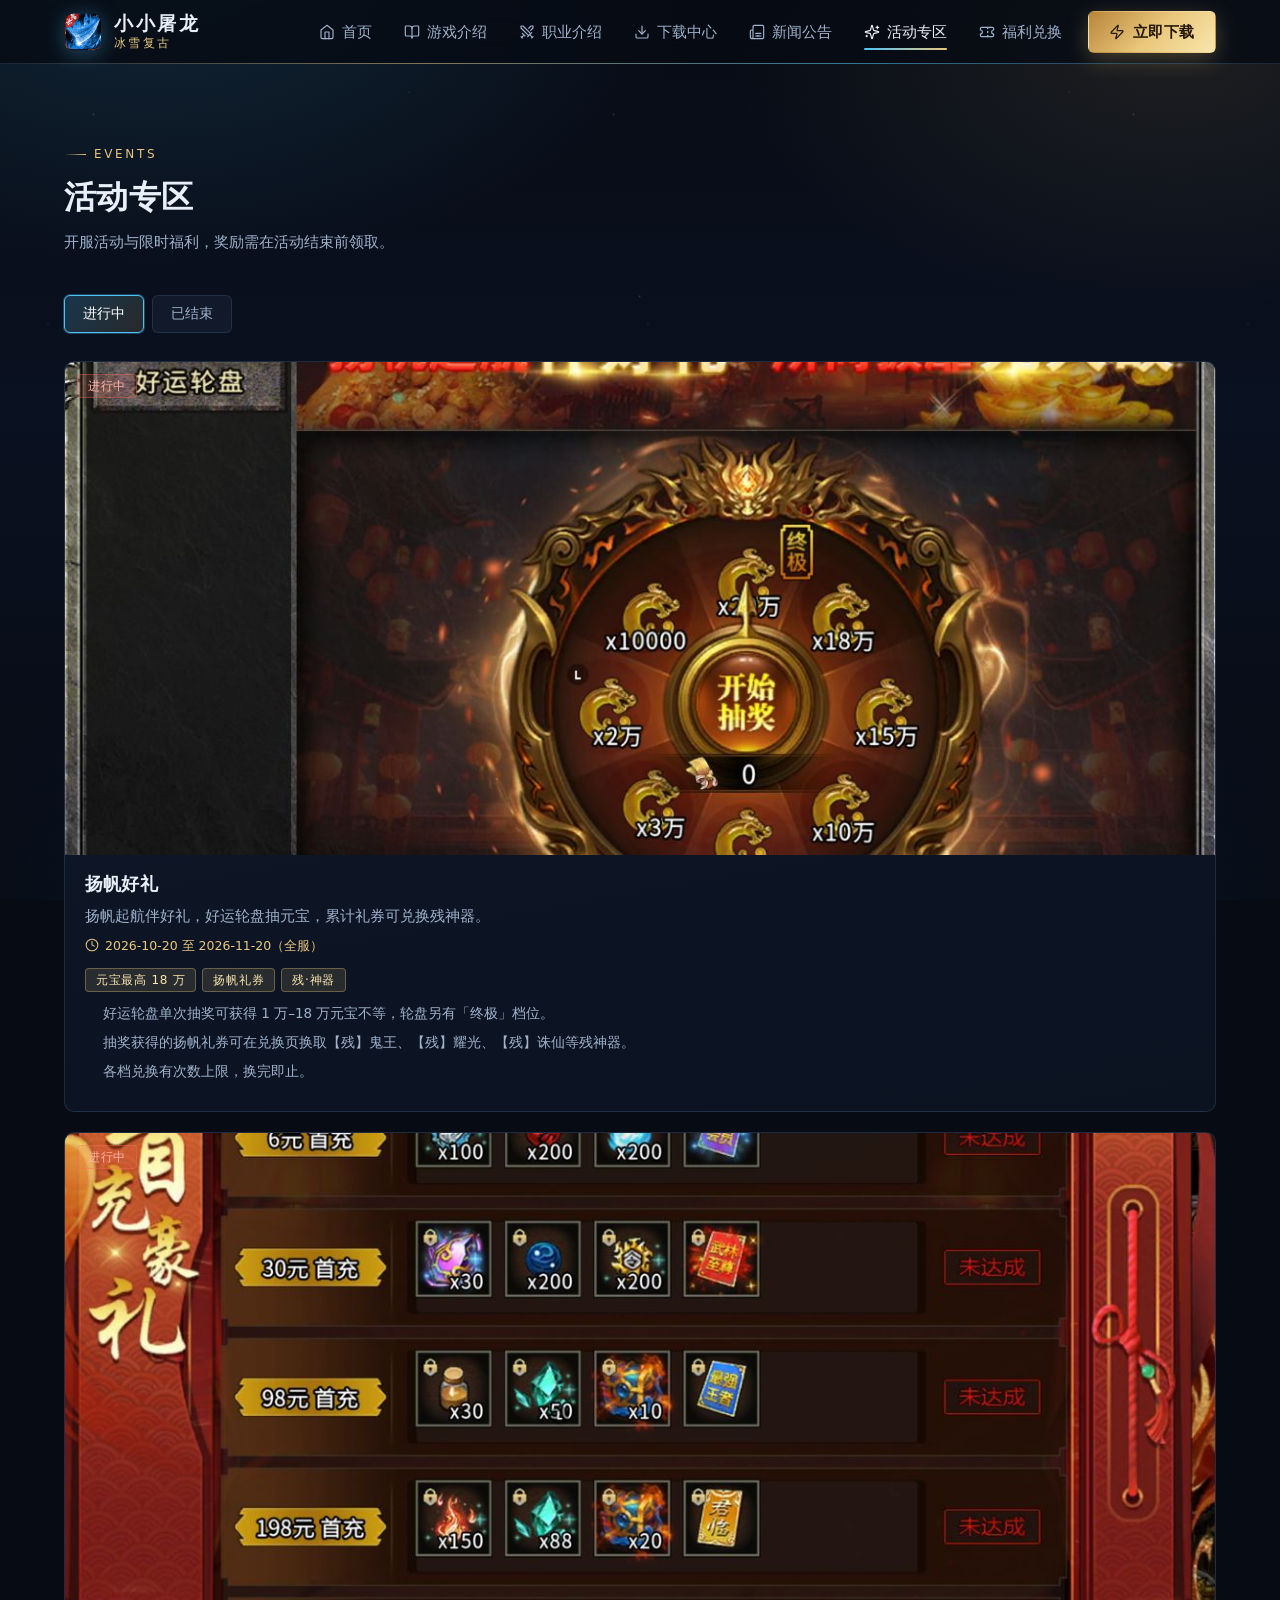
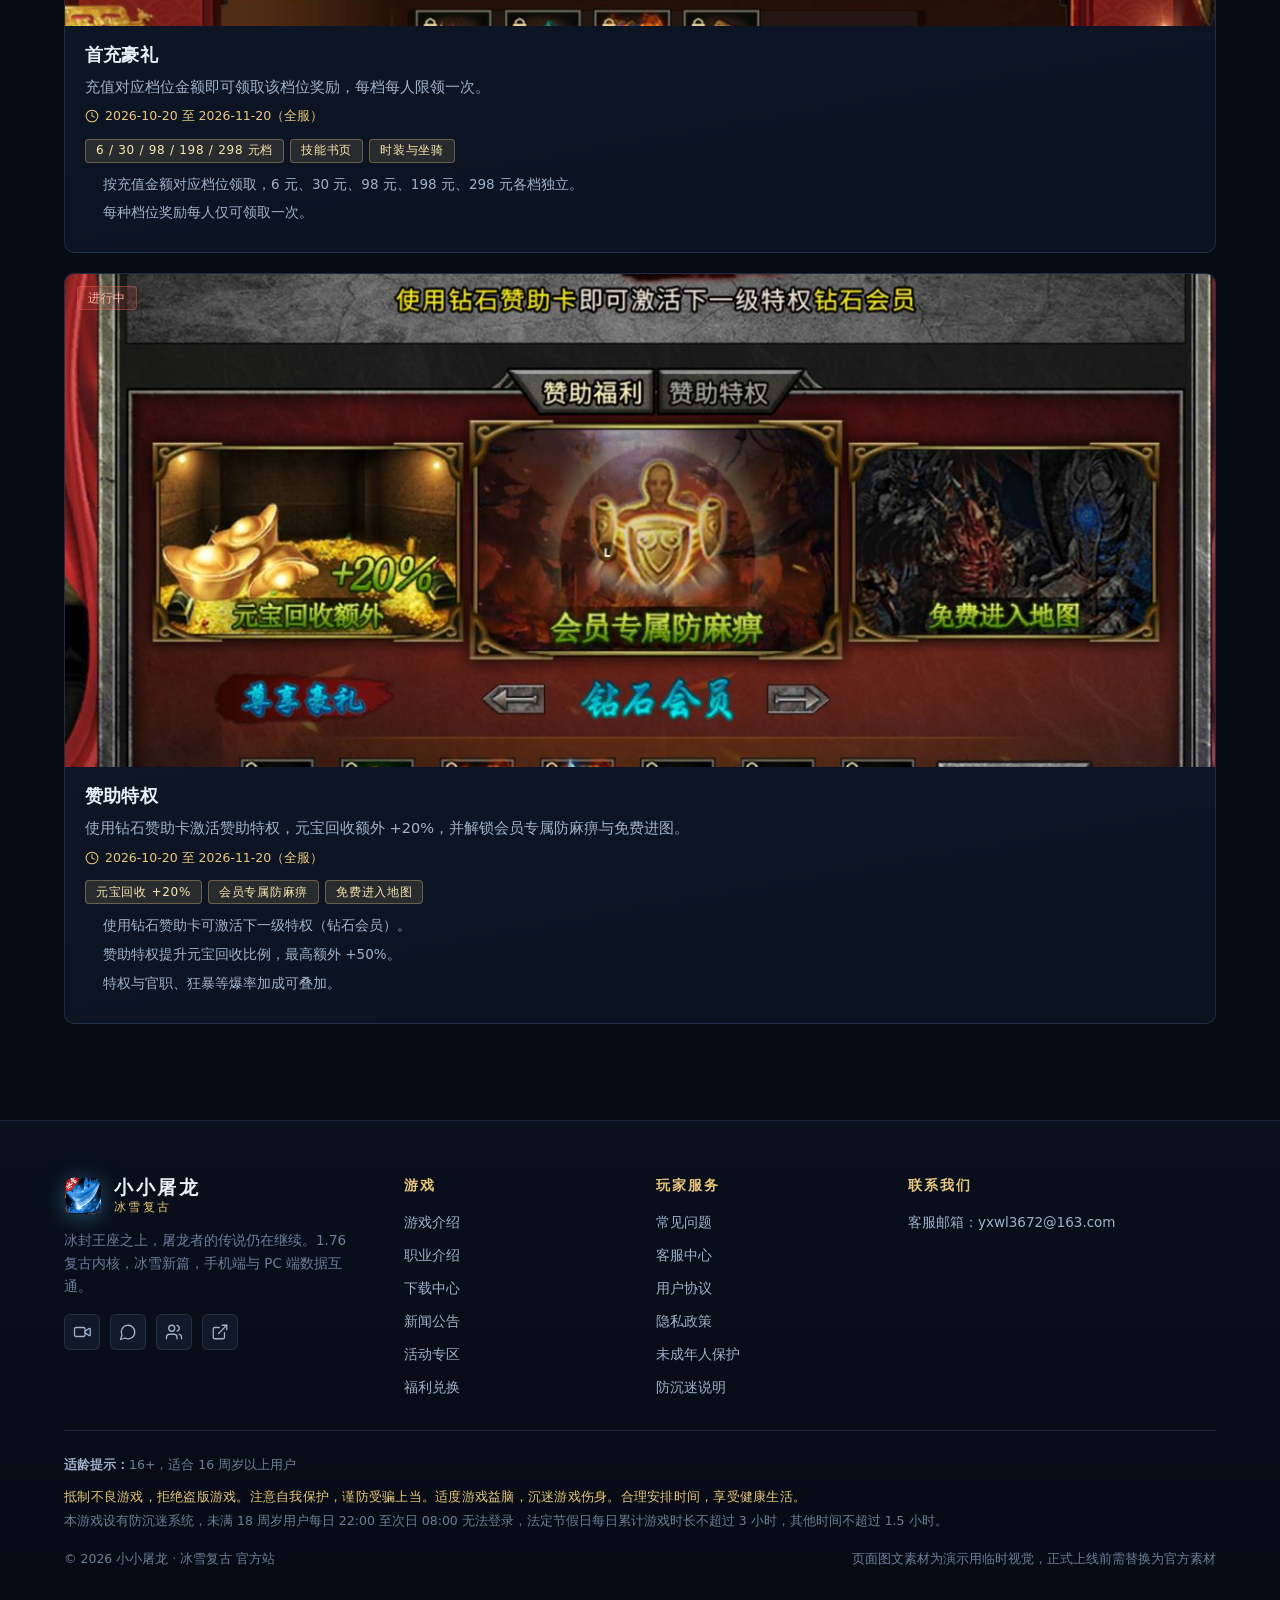
==== activity.html @ 75931f97 "feat: 小小屠龙 · 冰雪复古 官网上线（60 个文件） 静态站，含 9 个页面 + 39 个素材： - 首页 / 下载 / 职业（单职业）/ 公告 / 公告详情 / 活动 / 礼包 / 游戏介绍" ====
<!DOCTYPE html>
<html lang="zh-CN">
<head>
<meta charset="UTF-8">
<meta name="viewport" content="width=device-width, initial-scale=1, viewport-fit=cover">
<title>活动专区 - 小小屠龙-冰雪复古下载</title>
<meta name="description" content="小小屠龙 · 冰雪复古 活动专区：开服活动、限时福利与攻城赛事。">
<link rel="icon" type="image/png" sizes="32x32" href="assets/favicon-32.png">
<link rel="icon" type="image/png" sizes="16x16" href="assets/favicon-16.png">
<link rel="apple-touch-icon" sizes="180x180" href="assets/apple-touch-icon.png">
<link rel="stylesheet" href="styles.css">
</head>
<body data-page="activity">
<header class="site-header" id="siteHeader"></header>
<main class="page">

  <section class="section">
    <div class="container">
      <div class="section-head reveal">
        <span class="eyebrow">Events</span>
        <h1 class="section-title">活动专区</h1>
        <p class="section-desc">开服活动与限时福利，奖励需在活动结束前领取。</p>
      </div>
      <div class="tabs" id="actTabs"></div>
      <div class="grid" style="gap:20px;margin-top:8px" id="actList"></div>
    </div>
  </section>
</main>

<footer class="site-footer" id="siteFooter"></footer>
<button class="to-top" id="toTop" aria-label="返回顶部"></button>

<script src="mock.js"></script>
<script src="api.js"></script>
<script src="app.js"></script>
<script>
(function () {
  var esc = App.esc, cur = '进行中';
  var TABS = ['进行中', '已结束'];
  document.getElementById('actTabs').innerHTML = TABS.map(function (t) {
    return '<button class="tab' + (t === cur ? ' is-active' : '') + '" data-t="' + t + '" type="button">' + t + '</button>';
  }).join('');

  function render(list) {
    if (!list.length) return '<div class="empty">暂无活动</div>';
    return list.map(function (a) {
      var st = a.status === '进行中' ? 'tag-red' : (a.status === '即将开始' ? 'tag-gold' : 'tag-gray');
      return '<div class="card act-card corner" id="' + a.id + '" style="margin:0">' +
        '<div class="act-banner"><img src="' + a.banner + '" alt="' + esc(a.name) + '">' +
        '<span class="tag ' + st + '">' + esc(a.status) + '</span></div>' +
        '<div class="act-body"><h3 class="card-title" style="font-size:18px">' + esc(a.name) + '</h3>' +
        '<p class="card-text">' + esc(a.desc) + '</p>' +
        '<div class="act-time" data-icon="clock" data-icon-size="14">' + esc(a.start) + ' 至 ' + esc(a.end) + '（' + esc(a.scope || '全服') + '）</div>' +
        '<div class="act-reward">' + (a.reward || []).map(function (r) { return '<span class="tag tag-gold">' + esc(r) + '</span>'; }).join('') + '</div>' +
        '<ul style="margin:10px 0 0;padding-left:18px;font-size:13.5px;color:var(--sub)">' +
        (a.rules || []).map(function (r) { return '<li style="margin-bottom:6px">' + esc(r) + '</li>'; }).join('') + '</ul>' +
        '</div></div>';
    }).join('');
  }
  function load() {
    var box = document.getElementById('actList');
    box.innerHTML = '<div class="skeleton sk-block"></div>';
    API.fetchActivities(cur).then(function (res) {
      box.innerHTML = render(res.data);
      App.initDynamic(box);
    });
  }
  document.getElementById('actTabs').addEventListener('click', function (e) {
    var t = e.target.closest('.tab'); if (!t) return;
    cur = t.dataset.t;
    this.querySelectorAll('.tab').forEach(function (x) { x.classList.toggle('is-active', x === t); });
    load();
  });
  load();
})();
</script>
</body>
</html>
---- styles.css ----
/* ==========================================================================
   小小屠龙 · 冰雪复古 · 官网样式表
   设计契约见 /tmp/tulong-design-contract.md —— 所有字段统一从这里取
   ========================================================================== */

/* ---------- 1. Tokens ---------- */
:root{
  --bg:#070B14; --bg-2:#0B1220; --surface:#101A2C; --surface-2:#16233A;
  --border:rgba(122,164,224,.16); --border-strong:rgba(140,196,255,.32);
  --pri:#4FC3F7; --pri-2:#8BE0FF; --pri-deep:#1B6EA8;
  --gold:#E9C77B; --gold-2:#F8E6AE; --gold-deep:#7A5A20;
  --text:#E9EFF8; --sub:#9FB2CC; --mute:#6C7E9B;
  --ok:#5BD98A; --warn:#F5C14E; --danger:#FF6B5A;

  --font-display:"Songti SC","STSong","Noto Serif SC","Source Han Serif SC",Georgia,"Times New Roman",serif;
  --font-body:"PingFang SC","Hiragino Sans GB","Microsoft YaHei","Noto Sans CJK SC","WenQuanYi Micro Hei",system-ui,sans-serif;

  --r-sm:6px; --r-md:10px; --r-lg:16px;
  --sh-sm:0 2px 8px rgba(0,0,0,.35);
  --sh-md:0 10px 30px rgba(0,0,0,.45);
  --sh-lg:0 24px 60px rgba(4,10,22,.6);
  --maxw:1200px; --header-h:64px;
  --ease:cubic-bezier(.2,.7,.2,1);
}

/* ---------- 2. Reset & base ---------- */
*,*::before,*::after{box-sizing:border-box}
html{-webkit-text-size-adjust:100%; scroll-behavior:smooth}
body{
  margin:0; background:var(--bg); color:var(--text);
  font-family:var(--font-body); font-size:16px; line-height:1.7;
  -webkit-font-smoothing:antialiased;
  overflow-x:hidden;
}
/* 冰晶辉光 + 雪花噪点氛围（非纯色平涂） */
body::before{
  content:""; position:fixed; inset:0; z-index:-2; pointer-events:none;
  background:
    radial-gradient(900px 520px at 12% -6%, rgba(79,195,247,.16), transparent 62%),
    radial-gradient(760px 460px at 92% 4%, rgba(233,199,123,.10), transparent 60%),
    radial-gradient(1100px 700px at 50% 108%, rgba(27,110,168,.20), transparent 66%),
    linear-gradient(180deg,#070B14 0%,#0A1120 45%,#070B14 100%);
}
body::after{
  content:""; position:fixed; inset:0; z-index:-1; pointer-events:none; opacity:.32;
  background-image:
    radial-gradient(1.4px 1.4px at 18% 22%, rgba(255,255,255,.55), transparent),
    radial-gradient(1.2px 1.2px at 62% 14%, rgba(255,255,255,.4), transparent),
    radial-gradient(1.6px 1.6px at 82% 38%, rgba(255,255,255,.5), transparent),
    radial-gradient(1.2px 1.2px at 34% 68%, rgba(255,255,255,.35), transparent),
    radial-gradient(1.4px 1.4px at 74% 82%, rgba(255,255,255,.45), transparent),
    radial-gradient(1.1px 1.1px at 8% 54%, rgba(255,255,255,.4), transparent);
  background-size:520px 520px,660px 660px,780px 780px,900px 900px,840px 840px,600px 600px;
  animation:snowDrift 52s linear infinite;
}
@keyframes snowDrift{from{background-position:0 0,0 0,0 0,0 0,0 0,0 0}to{background-position:0 520px,0 660px,0 780px,0 900px,0 840px,0 600px}}

img{max-width:100%; display:block; border:0}
a{color:inherit; text-decoration:none}
button{font:inherit; color:inherit; cursor:pointer}
ul,ol{margin:0; padding:0; list-style:none}
h1,h2,h3,h4{margin:0; font-family:var(--font-display); font-weight:700; line-height:1.28; letter-spacing:.01em}
p{margin:0}
:focus-visible{outline:2px solid var(--pri-2); outline-offset:2px; border-radius:4px}
::selection{background:rgba(79,195,247,.32)}

.ic{display:inline-block; vertical-align:-.14em; flex:none}

/* ---------- 3. Layout ---------- */
.container{width:100%; max-width:var(--maxw); margin:0 auto; padding:0 24px}
.section{padding:72px 0; position:relative}
.section + .section{border-top:1px solid var(--border)}
.section--tight{padding:48px 0}
.section-head{max-width:760px; margin:0 0 40px}
.section-head.center{margin-left:auto; margin-right:auto; text-align:center}
.eyebrow{
  display:inline-flex; align-items:center; gap:8px; font-size:12px; letter-spacing:.22em;
  color:var(--gold); text-transform:uppercase; margin-bottom:12px;
}
.eyebrow::before{content:""; width:22px; height:1px; background:linear-gradient(90deg,transparent,var(--gold))}
.section-head.center .eyebrow{justify-content:center}
.section-head.center .eyebrow::before{background:linear-gradient(90deg,transparent,var(--gold),transparent); width:36px}
.section-title{font-size:32px; margin-bottom:12px}
.section-title .hl{color:var(--pri-2)}
.section-desc{color:var(--sub); font-size:15px}
.grid{display:grid; gap:24px}
.grid-2{grid-template-columns:repeat(2,1fr)}
.grid-3{grid-template-columns:repeat(3,1fr)}
.grid-4{grid-template-columns:repeat(4,1fr)}
.split{display:grid; grid-template-columns:1.35fr .95fr; gap:32px; align-items:start}

/* ---------- 4. Header / Nav ---------- */
.site-header{
  position:sticky; top:0; z-index:50; height:var(--header-h);
  background:rgba(7,11,20,.82); backdrop-filter:blur(14px);
  border-bottom:1px solid var(--border);
}
.site-header::after{
  content:""; position:absolute; left:0; right:0; bottom:-1px; height:1px;
  background:linear-gradient(90deg,transparent,rgba(233,199,123,.5),rgba(79,195,247,.5),transparent);
}
.nav-wrap{display:flex; align-items:center; gap:28px; height:var(--header-h)}
.brand{display:flex; align-items:center; gap:12px; flex:none}
.logo-mark{
  width:38px; height:38px; border-radius:9px; flex:none; overflow:hidden;
  display:grid; place-items:center;
  filter:drop-shadow(0 3px 10px rgba(79,195,247,.35));
}
.logo-mark img{width:100%; height:100%; object-fit:cover; display:block; border-radius:9px}
.logo-text{line-height:1.1}
.logo-text b{display:block; font-family:var(--font-display); font-size:19px; letter-spacing:.14em}
.logo-text span{display:block; font-size:12px; letter-spacing:.2em; color:var(--gold); margin-top:2px}
.nav-links{display:flex; align-items:center; gap:4px; margin-left:auto}
.nav-link{
  position:relative; padding:8px 14px; border-radius:var(--r-sm); font-size:14.5px; color:var(--sub);
  display:inline-flex; align-items:center; gap:7px; transition:color .2s var(--ease), background .2s var(--ease);
}
.nav-link:hover{color:var(--text); background:rgba(122,164,224,.1)}
.nav-link.is-active{color:var(--text)}
.nav-link.is-active::after{
  content:""; position:absolute; left:14px; right:14px; bottom:2px; height:2px;
  background:linear-gradient(90deg,var(--pri),var(--gold)); border-radius:2px;
}
.nav-cta{margin-left:8px}
.nav-toggle{
  display:none; margin-left:auto; width:40px; height:40px; border-radius:var(--r-sm);
  background:rgba(122,164,224,.1); border:1px solid var(--border); color:var(--text);
  align-items:center; justify-content:center;
}
.nav-drawer{
  position:fixed; inset:0; z-index:60; background:rgba(4,8,16,.96); backdrop-filter:blur(10px);
  display:none; flex-direction:column; padding:calc(var(--header-h) + 16px) 24px 24px;
}
.nav-drawer.is-open{display:flex}
.nav-drawer .nav-link{padding:14px 12px; font-size:17px; border-bottom:1px solid var(--border); border-radius:0}
.nav-drawer .nav-link.is-active::after{display:none}
.nav-drawer .nav-link.is-active{color:var(--pri-2)}
.drawer-close{position:absolute; top:14px; right:20px; width:40px; height:40px; display:grid; place-items:center;
  border-radius:var(--r-sm); background:rgba(122,164,224,.1); border:1px solid var(--border)}

/* ---------- 5. Buttons ---------- */
.btn{
  display:inline-flex; align-items:center; justify-content:center; gap:8px;
  height:42px; padding:0 20px; border-radius:var(--r-sm); border:1px solid transparent;
  font-size:14.5px; font-weight:600; letter-spacing:.04em; white-space:nowrap;
  transition:transform .18s var(--ease), box-shadow .22s var(--ease), background .22s var(--ease), color .2s;
}
.btn:active{transform:translateY(1px)}
.btn:disabled{opacity:.45; cursor:not-allowed; transform:none}
.btn-primary{
  background:linear-gradient(135deg,#2E9FD6,#4FC3F7 55%,#8BE0FF); color:#04121F;
  box-shadow:0 6px 22px rgba(79,195,247,.28);
}
.btn-primary:hover{box-shadow:0 10px 30px rgba(79,195,247,.45)}
.btn-gold{
  background:linear-gradient(135deg,#B8853A,#E9C77B 52%,#F8E6AE); color:#231603;
  box-shadow:0 6px 22px rgba(233,199,123,.28);
}
.btn-gold:hover{box-shadow:0 10px 32px rgba(233,199,123,.46)}
.btn-ghost{
  background:rgba(122,164,224,.08); border-color:var(--border-strong); color:var(--text);
}
.btn-ghost:hover{background:rgba(122,164,224,.18); border-color:var(--pri)}
.btn-lg{height:52px; padding:0 30px; font-size:16px}
.btn-block{width:100%}

/* ---------- 6. Card / Panel / Tag ---------- */
.card{
  position:relative; background:linear-gradient(170deg,var(--surface),var(--bg-2));
  border:1px solid var(--border); border-radius:var(--r-md); padding:24px;
  transition:transform .3s var(--ease), border-color .3s, box-shadow .3s;
}
.card:hover{transform:translateY(-4px); border-color:var(--border-strong); box-shadow:var(--sh-md)}
/* 角标装饰：作为修饰类直接挂在 .card / .panel（自身已是 position:relative）上 */
.corner::before,.corner::after{
  content:""; position:absolute; width:12px; height:12px; border:1px solid var(--gold);
  opacity:.55; pointer-events:none; z-index:1;
}
.corner::before{top:-1px; left:-1px; border-right:0; border-bottom:0}
.corner::after{bottom:-1px; right:-1px; border-left:0; border-top:0}
.panel{
  position:relative; background:linear-gradient(175deg,rgba(22,35,58,.9),rgba(11,18,32,.94));
  border:1px solid var(--border); border-radius:var(--r-lg); padding:32px;
}
.panel+.panel{margin-top:24px}
.card-title{font-size:19px; margin-bottom:8px}
.card-text{color:var(--sub); font-size:14.5px}
.tag{
  display:inline-flex; align-items:center; gap:5px; height:24px; padding:0 10px;
  border-radius:4px; font-size:12px; letter-spacing:.06em; border:1px solid transparent; white-space:nowrap;
}
.tag-blue{color:var(--pri-2); background:rgba(79,195,247,.13); border-color:rgba(79,195,247,.32)}
.tag-gold{color:var(--gold-2); background:rgba(233,199,123,.13); border-color:rgba(233,199,123,.34)}
.tag-red{color:#FFB4AA; background:rgba(255,107,90,.14); border-color:rgba(255,107,90,.34)}
.tag-gray{color:var(--sub); background:rgba(122,164,224,.1); border-color:var(--border)}
.tag-ok{color:#9DF0B7; background:rgba(91,217,138,.13); border-color:rgba(91,217,138,.32)}
.divider{height:1px; background:linear-gradient(90deg,transparent,var(--border),transparent); margin:24px 0}
.kpi{font-family:var(--font-display); font-size:32px; color:var(--gold-2)}
.kpi-label{font-size:12px; color:var(--mute); letter-spacing:.16em}

/* ---------- 7. Hero ---------- */
.hero{position:relative; isolation:isolate; overflow:hidden; min-height:min(88vh,780px); display:flex; align-items:center; padding:72px 0 88px}
.hero-bg{position:absolute; inset:0; z-index:-1; background-size:cover; background-position:center}
.hero-bg--mobile{display:none}
.hero-bg::after{
  content:""; position:absolute; inset:0;
  background:linear-gradient(90deg,rgba(7,11,20,.94) 0%,rgba(7,11,20,.7) 46%,rgba(7,11,20,.35) 70%),
             linear-gradient(180deg,rgba(7,11,20,.2),rgba(7,11,20,.6) 58%,var(--bg) 100%);
}
/* .hero-inner 同时是 .container：水平内边距必须由 .container 提供，这里不得覆盖 */
.hero-inner{position:relative; width:100%; display:grid; grid-template-columns:1.5fr .8fr; gap:40px; align-items:center}
/* 主视觉文案整体按 80% 缩放（按钮命中区域仍保持 ≥44px，不受缩放影响） */
.hero-copy{max-width:512px}
.hero-badge{
  display:inline-flex; align-items:center; gap:8px; padding:5px 12px; border-radius:999px;
  background:rgba(233,199,123,.12); border:1px solid rgba(233,199,123,.34); color:var(--gold-2); font-size:12px; letter-spacing:.1em;
}
.wordmark{font-family:var(--font-display); font-size:clamp(35px,5.8vw,61px); line-height:1.06; letter-spacing:.06em; margin:16px 0 10px;
  background:linear-gradient(180deg,#FFFFFF 8%,#CFE6FB 45%,#8BE0FF 78%,#4A9FD0); -webkit-background-clip:text; background-clip:text; color:transparent;
  text-shadow:0 12px 46px rgba(79,195,247,.28);
}
.wordmark-sub{display:flex; align-items:center; gap:12px; margin-bottom:16px}
.wordmark-sub b{font-family:var(--font-display); font-size:15px; letter-spacing:.32em; color:var(--gold); font-weight:600}
.wordmark-sub i{flex:1; max-width:96px; height:1px; background:linear-gradient(90deg,var(--gold),transparent)}
.hero-slogan{font-size:14px; color:var(--sub); max-width:416px}
.hero-slogan strong{color:var(--text)}
.hero-actions{display:flex; flex-wrap:wrap; gap:12px; margin-top:24px}
.hero-actions .btn-lg{font-size:15px}
.hero-meta{display:flex; flex-wrap:wrap; gap:8px 18px; margin-top:20px; font-size:12px; color:var(--mute)}
.hero-meta span{display:inline-flex; align-items:center; gap:6px}
.hero-meta b{color:var(--text); font-family:var(--font-display); letter-spacing:.04em}
.hero-qr{
  justify-self:end; width:100%; max-width:280px; padding:20px; text-align:center;
  background:linear-gradient(170deg,rgba(22,35,58,.86),rgba(11,18,32,.9));
  border:1px solid var(--border-strong); border-radius:var(--r-lg); box-shadow:var(--sh-lg);
}
.hero-qr h4{font-size:15px; margin-bottom:14px; letter-spacing:.08em}
.qr-box{
  width:168px; height:168px; margin:0 auto; border-radius:var(--r-sm); overflow:hidden;
  background:#fff; padding:8px; position:relative;
}
.qr-box img{width:100%; height:100%; object-fit:cover; border-radius:4px}
.hero-qr p{font-size:12px; color:var(--mute); margin-top:12px}
.countdown{display:flex; gap:8px; justify-content:center; margin-top:16px}
.countdown div{min-width:46px; padding:6px 0; border-radius:var(--r-sm); background:rgba(7,11,20,.6); border:1px solid var(--border)}
.countdown b{display:block; font-family:var(--font-display); font-size:20px; color:var(--pri-2); line-height:1.1}
.countdown span{font-size:12px; color:var(--mute); letter-spacing:.1em}

/* ---------- 8. Stat strip ---------- */
.stat-strip{display:grid; grid-template-columns:repeat(4,1fr); gap:1px; background:var(--border);
  border:1px solid var(--border); border-radius:var(--r-md); overflow:hidden; margin-top:-44px; position:relative; z-index:2}
.stat{padding:22px 20px; background:linear-gradient(170deg,rgba(16,26,44,.96),rgba(11,18,32,.96)); text-align:center}
.stat b{display:block; font-family:var(--font-display); font-size:30px; color:var(--pri-2); letter-spacing:.02em}
.stat span{font-size:12.5px; color:var(--mute); letter-spacing:.1em}

/* ---------- 9. Feature / Class cards ---------- */
/* 图标底框：可单独使用，也可放在卡片内 */
.f-icon{
  width:46px; height:46px; border-radius:12px; display:grid; place-items:center; margin-bottom:16px;
  background:linear-gradient(150deg,rgba(79,195,247,.2),rgba(27,110,168,.12)); border:1px solid rgba(79,195,247,.3); color:var(--pri-2);
}
.class-card{padding:0; overflow:hidden}
.class-art{position:relative; aspect-ratio:4/5; overflow:hidden; background:#0A1424}
.class-art img{width:100%; height:100%; object-fit:cover; object-position:top center; transition:transform .6s var(--ease)}
.class-card:hover .class-art img{transform:scale(1.05)}
.class-art::after{content:""; position:absolute; inset:0; background:linear-gradient(180deg,transparent 38%,rgba(7,11,20,.9))}
.class-role{position:absolute; left:16px; top:16px; z-index:1}
.class-name{position:absolute; left:20px; bottom:16px; z-index:1}
.class-name b{display:block; font-family:var(--font-display); font-size:26px; letter-spacing:.08em}
.class-name span{font-size:12.5px; color:var(--gold); letter-spacing:.2em}
.class-body{padding:20px 22px 24px}
.class-body p{font-size:14px; color:var(--sub); min-height:66px}
.stat-bar{margin-top:12px}
.stat-bar div{display:flex; justify-content:space-between; font-size:12px; color:var(--mute); margin-bottom:5px}
.stat-bar i{display:block; height:5px; border-radius:3px; background:rgba(122,164,224,.16); overflow:hidden}
.stat-bar i b{display:block; height:100%; border-radius:3px; background:linear-gradient(90deg,var(--pri-deep),var(--pri-2))}

/* ---------- 10. Screenshots ---------- */
.shot-stage{position:relative; border-radius:var(--r-lg); overflow:hidden; border:1px solid var(--border-strong); background:#0A1424; aspect-ratio:16/9}
.shot-stage img{width:100%; height:100%; object-fit:cover}
.shot-stage .shot-cap{
  position:absolute; left:0; right:0; bottom:0; padding:18px 22px; font-size:14px; color:var(--text);
  background:linear-gradient(180deg,transparent,rgba(7,11,20,.92));
}
.shot-strip{display:grid; grid-template-columns:repeat(4,1fr); gap:12px; margin-top:16px}
.shot-thumb{border-radius:var(--r-sm); overflow:hidden; border:1px solid var(--border); aspect-ratio:16/10; cursor:pointer; opacity:.6; transition:opacity .25s,border-color .25s,transform .25s}
.shot-thumb img{width:100%; height:100%; object-fit:cover}
.shot-thumb:hover{opacity:.9; transform:translateY(-2px)}
.shot-thumb.is-active{opacity:1; border-color:var(--pri); box-shadow:0 0 0 1px var(--pri)}

/* ---------- 11. News / Activity ---------- */
.news-item{display:flex; gap:16px; align-items:flex-start; padding:16px 4px; border-bottom:1px dashed var(--border); transition:background .2s}
.news-item:last-child{border-bottom:0}
.news-item:hover{background:rgba(122,164,224,.05)}
.news-date{flex:none; width:60px; text-align:center; padding-top:2px}
.news-date b{display:block; font-family:var(--font-display); font-size:20px; color:var(--pri-2)}
.news-date span{font-size:12px; color:var(--mute)}
.news-main{min-width:0; flex:1}
.news-main h4{font-size:15.5px; font-family:var(--font-body); font-weight:600; margin-bottom:4px;
  display:-webkit-box; -webkit-line-clamp:1; -webkit-box-orient:vertical; overflow:hidden}
.news-main p{font-size:13px; color:var(--mute); overflow:hidden; display:-webkit-box; -webkit-line-clamp:2; -webkit-box-orient:vertical}
.news-main .tag{margin-top:8px}
.act-card{padding:0; overflow:hidden}
.act-banner{position:relative; aspect-ratio:21/9; overflow:hidden; background:#0A1424}
.act-banner img{width:100%; height:100%; object-fit:cover}
.act-banner .tag{position:absolute; top:12px; left:12px}
.act-body{padding:18px 20px 22px}
.act-time{display:flex; align-items:center; gap:6px; font-size:12.5px; color:var(--gold); margin-top:6px}
.act-reward{display:flex; flex-wrap:wrap; gap:6px; margin-top:12px}

/* ---------- 12. Tabs ---------- */
.tabs{display:flex; flex-wrap:wrap; gap:8px; margin-bottom:28px}
.tab{
  height:38px; padding:0 18px; border-radius:var(--r-sm); background:rgba(122,164,224,.07);
  border:1px solid var(--border); color:var(--sub); font-size:14px; display:inline-flex; align-items:center; gap:7px;
  transition:all .2s var(--ease);
}
.tab:hover{color:var(--text); border-color:var(--border-strong)}
.tab.is-active{background:linear-gradient(135deg,rgba(79,195,247,.22),rgba(233,199,123,.14)); color:#fff; border-color:var(--pri); box-shadow:0 0 0 1px rgba(79,195,247,.3)}
.tab-panel{display:none}
.tab-panel.is-active{display:block; animation:fadeUp .45s var(--ease)}

/* ---------- 13. Table / Steps / Accordion ---------- */
.table-wrap{overflow-x:auto; border:1px solid var(--border); border-radius:var(--r-md); background:rgba(11,18,32,.6)}
.data-table{width:100%; border-collapse:collapse; font-size:14px; min-width:520px}
.data-table th{
  text-align:left; padding:14px 18px; font-size:12.5px; letter-spacing:.1em; color:var(--gold);
  background:rgba(22,35,58,.8); border-bottom:1px solid var(--border); font-weight:600; white-space:nowrap;
}
.data-table td{padding:14px 18px; border-bottom:1px solid var(--border); color:var(--sub)}
.data-table tr:last-child td{border-bottom:0}
.data-table tr:hover td{background:rgba(122,164,224,.05); color:var(--text)}
.data-table td b{color:var(--text)}
.step-list{counter-reset:step; display:grid; gap:14px}
.step-list li{position:relative; padding-left:46px; color:var(--sub); font-size:14.5px}
.step-list li::before{
  counter-increment:step; content:counter(step); position:absolute; left:0; top:0;
  width:30px; height:30px; border-radius:50%; display:grid; place-items:center;
  background:rgba(79,195,247,.14); border:1px solid rgba(79,195,247,.34); color:var(--pri-2);
  font-family:var(--font-display); font-size:14px;
}
.step-list li b{color:var(--text); display:block; font-weight:600}
.accordion{border:1px solid var(--border); border-radius:var(--r-md); overflow:hidden; background:rgba(11,18,32,.5)}
.acc-item + .acc-item{border-top:1px solid var(--border)}
.acc-head{width:100%; display:flex; align-items:center; gap:12px; padding:16px 18px; background:none; border:0;
  text-align:left; font-size:15px; color:var(--text)}
.acc-head .ic{margin-left:auto; color:var(--sub); transition:transform .25s var(--ease)}
.acc-item.is-open .acc-head .ic{transform:rotate(180deg); color:var(--pri-2)}
.acc-body{display:none; padding:0 18px 18px; color:var(--sub); font-size:14px}
.acc-item.is-open .acc-body{display:block; animation:fadeUp .3s var(--ease)}

/* ---------- 14. Forms / Gift ---------- */
.field{display:block; margin-bottom:16px}
.field span{display:block; font-size:13px; color:var(--sub); margin-bottom:8px; letter-spacing:.04em}
.input{
  width:100%; height:48px; padding:0 16px; border-radius:var(--r-sm); color:var(--text);
  background:rgba(7,11,20,.72); border:1px solid var(--border-strong); font-size:15px; letter-spacing:.06em;
  transition:border-color .2s, box-shadow .2s;
}
.input::placeholder{color:var(--mute); letter-spacing:.02em}
.input:focus{outline:none; border-color:var(--pri); box-shadow:0 0 0 3px rgba(79,195,247,.16)}
.input.is-invalid{border-color:var(--danger); box-shadow:0 0 0 3px rgba(255,107,90,.14)}
.form-msg{display:none; align-items:center; gap:8px; margin-top:14px; padding:12px 14px; border-radius:var(--r-sm); font-size:13.5px}
.form-msg.show{display:flex}
.form-msg.ok{color:#9DF0B7; background:rgba(91,217,138,.1); border:1px solid rgba(91,217,138,.3)}
.form-msg.err{color:#FFB4AA; background:rgba(255,107,90,.1); border:1px solid rgba(255,107,90,.3)}
.welfare-item{display:flex; align-items:center; gap:16px; padding:18px; border:1px solid var(--border);
  border-radius:var(--r-md); background:rgba(11,18,32,.55); transition:border-color .25s, transform .25s}
.welfare-item:hover{border-color:var(--border-strong); transform:translateY(-2px)}
.welfare-item .w-icon{width:42px; height:42px; flex:none; border-radius:12px; display:grid; place-items:center;
  background:rgba(233,199,123,.12); border:1px solid rgba(233,199,123,.3); color:var(--gold-2)}
.welfare-item.done{opacity:.6}
.gift-preview{display:grid; gap:10px}
.gift-row{display:flex; align-items:center; gap:12px; padding:12px 14px; border-radius:var(--r-sm);
  background:rgba(122,164,224,.06); border:1px solid var(--border); font-size:14px}
.gift-row em{margin-left:auto; color:var(--gold-2); font-style:normal; font-family:var(--font-display)}

/* ---------- 15. Modal / Toast / Misc ---------- */
.modal{position:fixed; inset:0; z-index:80; display:none; align-items:center; justify-content:center; padding:24px}
.modal.is-open{display:flex}
.modal-mask{position:absolute; inset:0; background:rgba(3,6,12,.82); backdrop-filter:blur(6px)}
.modal-box{
  position:relative; z-index:1; width:100%; max-width:620px; max-height:86vh; overflow:auto;
  background:linear-gradient(175deg,var(--surface),var(--bg-2)); border:1px solid var(--border-strong);
  border-radius:var(--r-lg); padding:30px; box-shadow:var(--sh-lg); animation:fadeUp .32s var(--ease);
}
.modal-close{position:absolute; top:14px; right:14px; width:36px; height:36px; border-radius:50%;
  display:grid; place-items:center; background:rgba(122,164,224,.12); border:1px solid var(--border); color:var(--sub)}
.modal-close:hover{color:var(--text); border-color:var(--pri)}
#toastBox{position:fixed; z-index:90; left:50%; bottom:32px; transform:translateX(-50%); display:grid; gap:10px; justify-items:center}
.toast{
  display:flex; align-items:center; gap:9px; padding:12px 18px; border-radius:999px; font-size:14px;
  background:rgba(16,26,44,.96); border:1px solid var(--border-strong); color:var(--text); box-shadow:var(--sh-md);
  animation:fadeUp .3s var(--ease);
}
.toast.ok{border-color:rgba(91,217,138,.45)} .toast.err{border-color:rgba(255,107,90,.45)}
.to-top{
  position:fixed; right:22px; bottom:26px; z-index:40; width:44px; height:44px; border-radius:50%;
  display:none; place-items:center; background:rgba(16,26,44,.9); border:1px solid var(--border-strong);
  color:var(--pri-2); box-shadow:var(--sh-md);
}
.to-top.show{display:grid}
.to-top:hover{border-color:var(--pri); box-shadow:0 0 0 1px var(--pri), var(--sh-md)}
.skeleton{background:linear-gradient(90deg,rgba(122,164,224,.08),rgba(122,164,224,.18),rgba(122,164,224,.08));
  background-size:200% 100%; animation:shimmer 1.2s linear infinite; border-radius:var(--r-sm)}
.sk-line{height:14px; margin-bottom:10px}
.sk-line.w40{width:40%} .sk-line.w70{width:70%} .sk-line.w90{width:90%}
.sk-block{height:180px; margin-bottom:16px}
.empty{text-align:center; padding:48px 20px; color:var(--mute)}
.empty .ic{margin-bottom:12px; color:var(--mute)}
.badge{display:inline-grid; place-items:center; min-width:18px; height:18px; padding:0 5px; border-radius:9px;
  background:var(--danger); color:#2A0A06; font-size:11px; font-weight:700}

/* ---------- 16. Footer ---------- */
.site-footer{border-top:1px solid var(--border); background:linear-gradient(180deg,rgba(11,18,32,.7),rgba(7,11,20,.98)); margin-top:24px}
.footer-grid{display:grid; grid-template-columns:1.4fr 1fr 1fr 1.4fr; gap:32px; padding:56px 0 32px}
.footer-col h4{font-size:14px; letter-spacing:.14em; color:var(--gold); margin-bottom:16px}
.foot-links{display:grid; gap:10px}
.foot-links a,.foot-links span{font-size:13.5px; color:var(--sub); transition:color .2s}
.foot-links a:hover{color:var(--pri-2)}
.foot-brand p{font-size:13.5px; color:var(--mute); margin-top:14px; max-width:290px}
.foot-social{display:flex; gap:10px; margin-top:16px}
.foot-social a{width:36px; height:36px; border-radius:var(--r-sm); display:grid; place-items:center;
  background:rgba(122,164,224,.08); border:1px solid var(--border); color:var(--sub); transition:all .2s}
.foot-social a:hover{color:var(--pri-2); border-color:var(--pri); transform:translateY(-2px)}
.compliance{border-top:1px solid var(--border); padding:22px 0 30px; font-size:12.5px; color:var(--mute); line-height:1.9}
.compliance .row{display:flex; flex-wrap:wrap; gap:6px 18px; margin-bottom:8px}
.compliance strong{color:var(--sub); font-weight:600}
.compliance .warn-text{color:var(--gold); letter-spacing:.02em}
.copyright{display:flex; flex-wrap:wrap; gap:8px 18px; align-items:center; justify-content:space-between; margin-top:14px}

/* ---------- 17. Motion ---------- */
.reveal{opacity:0; transform:translateY(22px)}
.reveal.is-in{animation:rise .7s var(--ease) forwards; animation-delay:var(--d,0ms)}
@keyframes rise{to{opacity:1; transform:none}}
@keyframes fadeUp{from{opacity:0; transform:translateY(12px)}to{opacity:1; transform:none}}
@keyframes shimmer{from{background-position:200% 0}to{background-position:-200% 0}}
@media (prefers-reduced-motion:reduce){
  *{animation-duration:.01ms !important; animation-iteration-count:1 !important; transition-duration:.01ms !important}
  .reveal{opacity:1; transform:none}
}

/* ---------- 18. Responsive ---------- */
@media (max-width:1024px){
  .nav-links{display:none}
  .nav-toggle{display:inline-flex}
  .hero-inner{grid-template-columns:1fr; gap:32px}
  .hero-qr{justify-self:start; max-width:320px}
  .grid-4{grid-template-columns:repeat(2,1fr)}
  .footer-grid{grid-template-columns:1fr 1fr; gap:28px}
  .split{grid-template-columns:1fr}
}
@media (max-width:768px){
  .container{padding:0 18px}
  .section{padding:44px 0}
  .section-title{font-size:24px}
  .section-head{margin-bottom:28px}
  .grid-3,.grid-2{grid-template-columns:1fr}
  .grid-4{grid-template-columns:1fr 1fr}
  .grid{gap:16px}
  .stat-strip{grid-template-columns:repeat(2,1fr); margin-top:-24px}
  .shot-strip{grid-template-columns:repeat(2,1fr)}
  .panel{padding:20px}
  .card{padding:20px}
  .hero{min-height:auto; padding:36px 0 48px}
  .hero-bg--desktop{display:none}
  .hero-bg--mobile{display:block}
  .hero-bg::after{background:linear-gradient(180deg,rgba(7,11,20,.58),rgba(7,11,20,.84) 52%,var(--bg) 100%)}
  .hero-qr{max-width:none; width:100%; padding:18px}
  .qr-box{width:136px; height:136px}
  .wordmark{letter-spacing:.04em}
  .wordmark-sub b{font-size:15px; letter-spacing:.28em}
  .hero-meta{gap:8px 16px}
  /* 移动端正文与标题可读性：公告标题允许两行 */
  .news-main h4{-webkit-line-clamp:2}
  .news-main{min-width:0}
  .to-top{right:14px; bottom:18px}
  .modal{padding:12px}
  .modal-box{padding:20px}
  .footer-grid{padding:40px 0 24px}
  /* 触控目标（不依赖 pointer:coarse 检测，宽度断点兜底） */
  .foot-links{gap:0}
  .foot-links a{padding:11px 0}
  .brand{min-height:44px}
  .foot-social a{width:44px; height:44px}
  .drawer-close{width:44px; height:44px}
}
/* 触屏：页脚文字链接与品牌链接补足命中高度 */
@media (pointer:coarse){
  .foot-links{gap:0}
  .foot-links a{padding:11px 0}
  .brand{min-height:44px}
  .compliance a{display:inline-block; padding:6px 0}
}
@media (max-width:480px){
  .grid-4{grid-template-columns:1fr}
  .hero-actions{flex-direction:column}
  .hero-actions .btn{width:100%}
  .footer-grid{grid-template-columns:1fr}
}

/* ---------- 18.1 触屏：命中区域 ≥44px ---------- */
@media (pointer:coarse){
  .btn{height:46px; padding:0 22px}
  .btn-lg{height:50px}
  .tab{height:44px}
  .nav-toggle{width:44px; height:44px}
  .modal-close{width:44px; height:44px}
  .drawer-close{width:44px; height:44px}
  .foot-social a{width:44px; height:44px}
  .acc-head{padding:18px}
  .nav-drawer .nav-link{padding:16px 12px}
}
@media (max-width:768px){
  .btn{height:46px}
  .tab{height:44px}
  .nav-toggle{width:44px; height:44px}
  .acc-head{padding:18px}
  .nav-drawer .nav-link{padding:16px 12px}
}

/* ---------- 18.2 抽屉：整屏覆盖、可滚动、避开安全区 ---------- */
.nav-drawer{
  overflow-y:auto; -webkit-overflow-scrolling:touch;
  padding:calc(var(--header-h) + 20px) 20px calc(28px + env(safe-area-inset-bottom, 0px));
  overscroll-behavior:contain;
}
.nav-drawer .nav-link{font-size:17px}
@media (max-width:480px){ .nav-drawer{padding-left:16px; padding-right:16px} }

/* ---------- 18.3 小屏表格 → 卡片（每行一张卡，列名走 data-label） ---------- */
@media (max-width:640px){
  .table-wrap{overflow:visible; border:0; background:none; border-radius:0}
  .data-table{min-width:0; display:block; font-size:14px}
  .data-table thead{display:none}
  .data-table tbody{display:block}
  .data-table tr{
    display:block; margin-bottom:12px; padding:8px 4px;
    border:1px solid var(--border); border-radius:var(--r-md); background:rgba(11,18,32,.6);
  }
  .data-table td{
    display:flex; align-items:baseline; gap:12px; width:100%;
    padding:9px 14px; border-bottom:1px dashed var(--border);
  }
  .data-table td:last-child{border-bottom:0}
  /* 首列作为卡片标题 */
  .data-table td:first-child{
    display:block; font-weight:700; color:var(--text); font-size:15px;
    border-bottom:1px solid var(--border); padding-bottom:10px; margin-bottom:4px;
  }
  /* 其余列以「列名 + 值」两栏呈现 */
  .data-table td[data-label]:not([data-label=""])::before{
    content:attr(data-label); flex:none; width:88px;
    color:var(--gold); font-size:12.5px; letter-spacing:.06em;
  }
  .data-table td b{color:var(--text)}
}

@supports(padding:env(safe-area-inset-bottom)){
  .site-footer{padding-bottom:env(safe-area-inset-bottom)}
  #toastBox{bottom:calc(32px + env(safe-area-inset-bottom))}
}
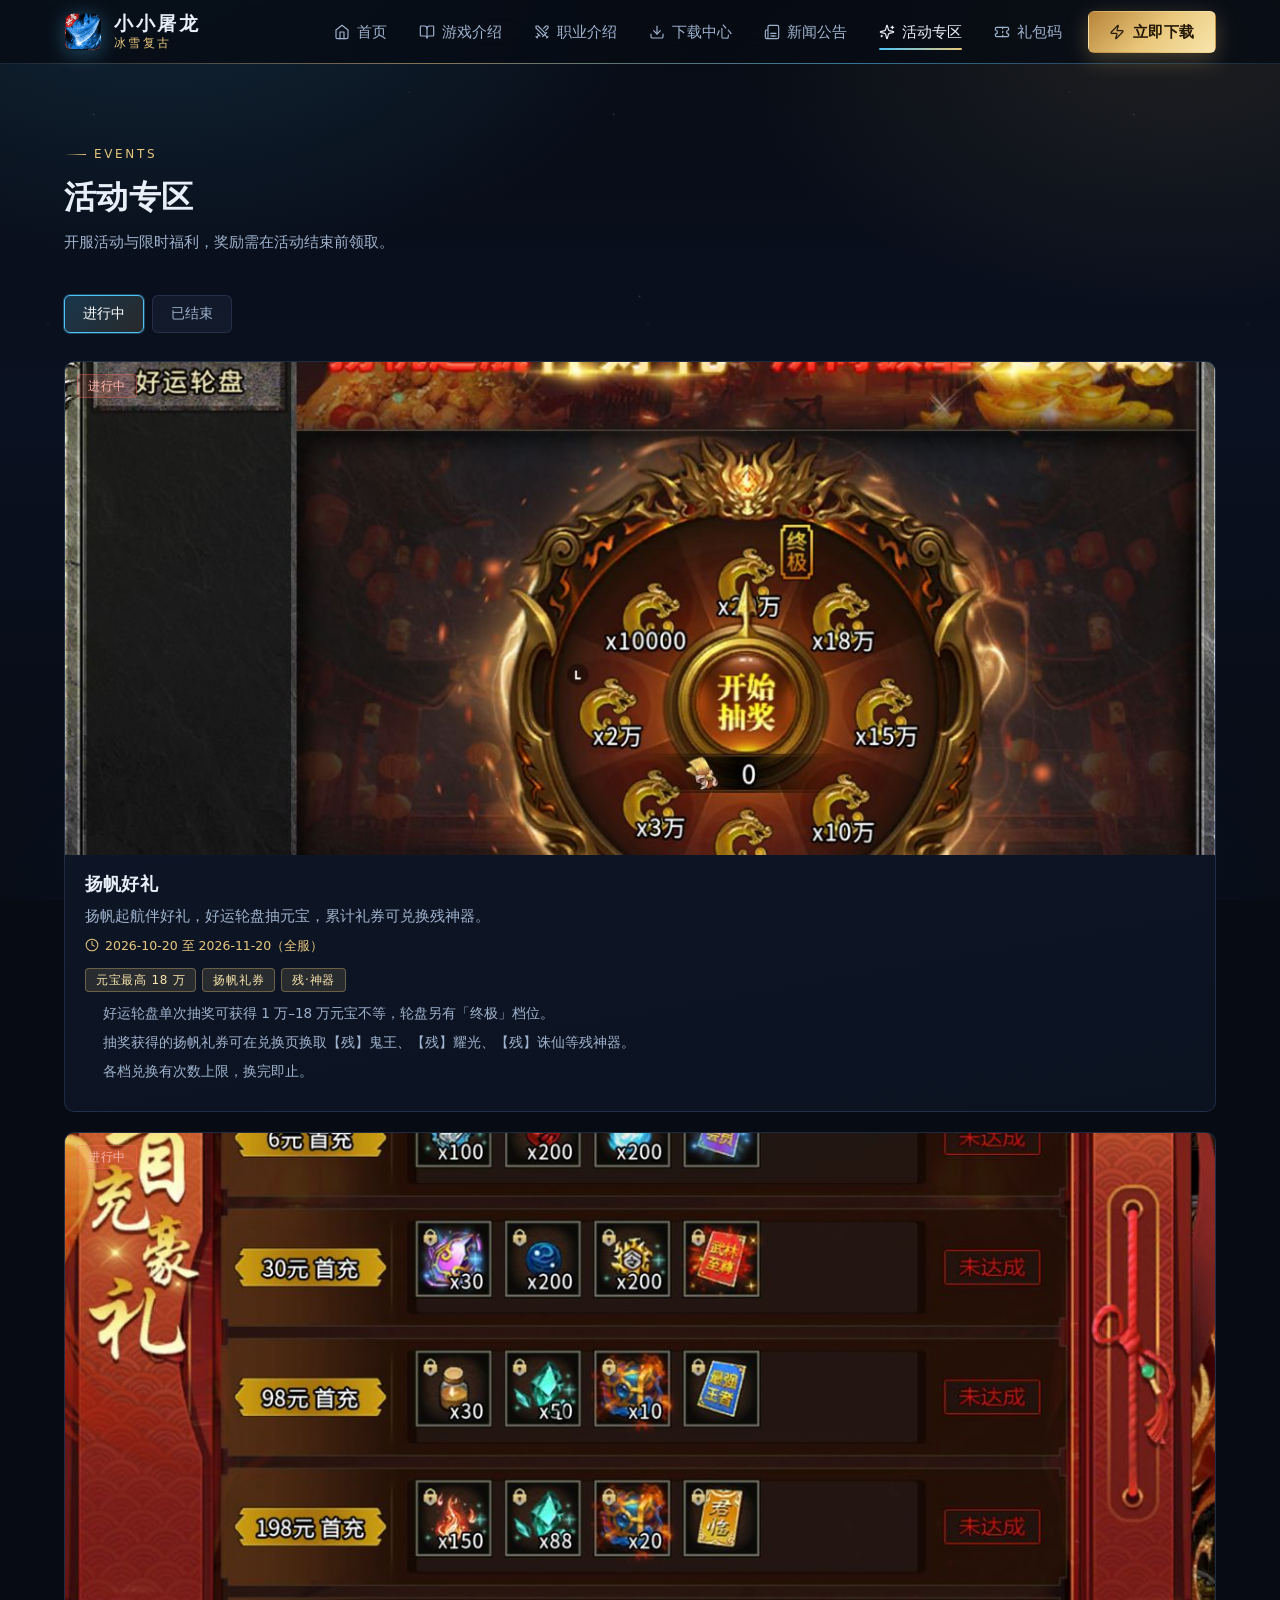
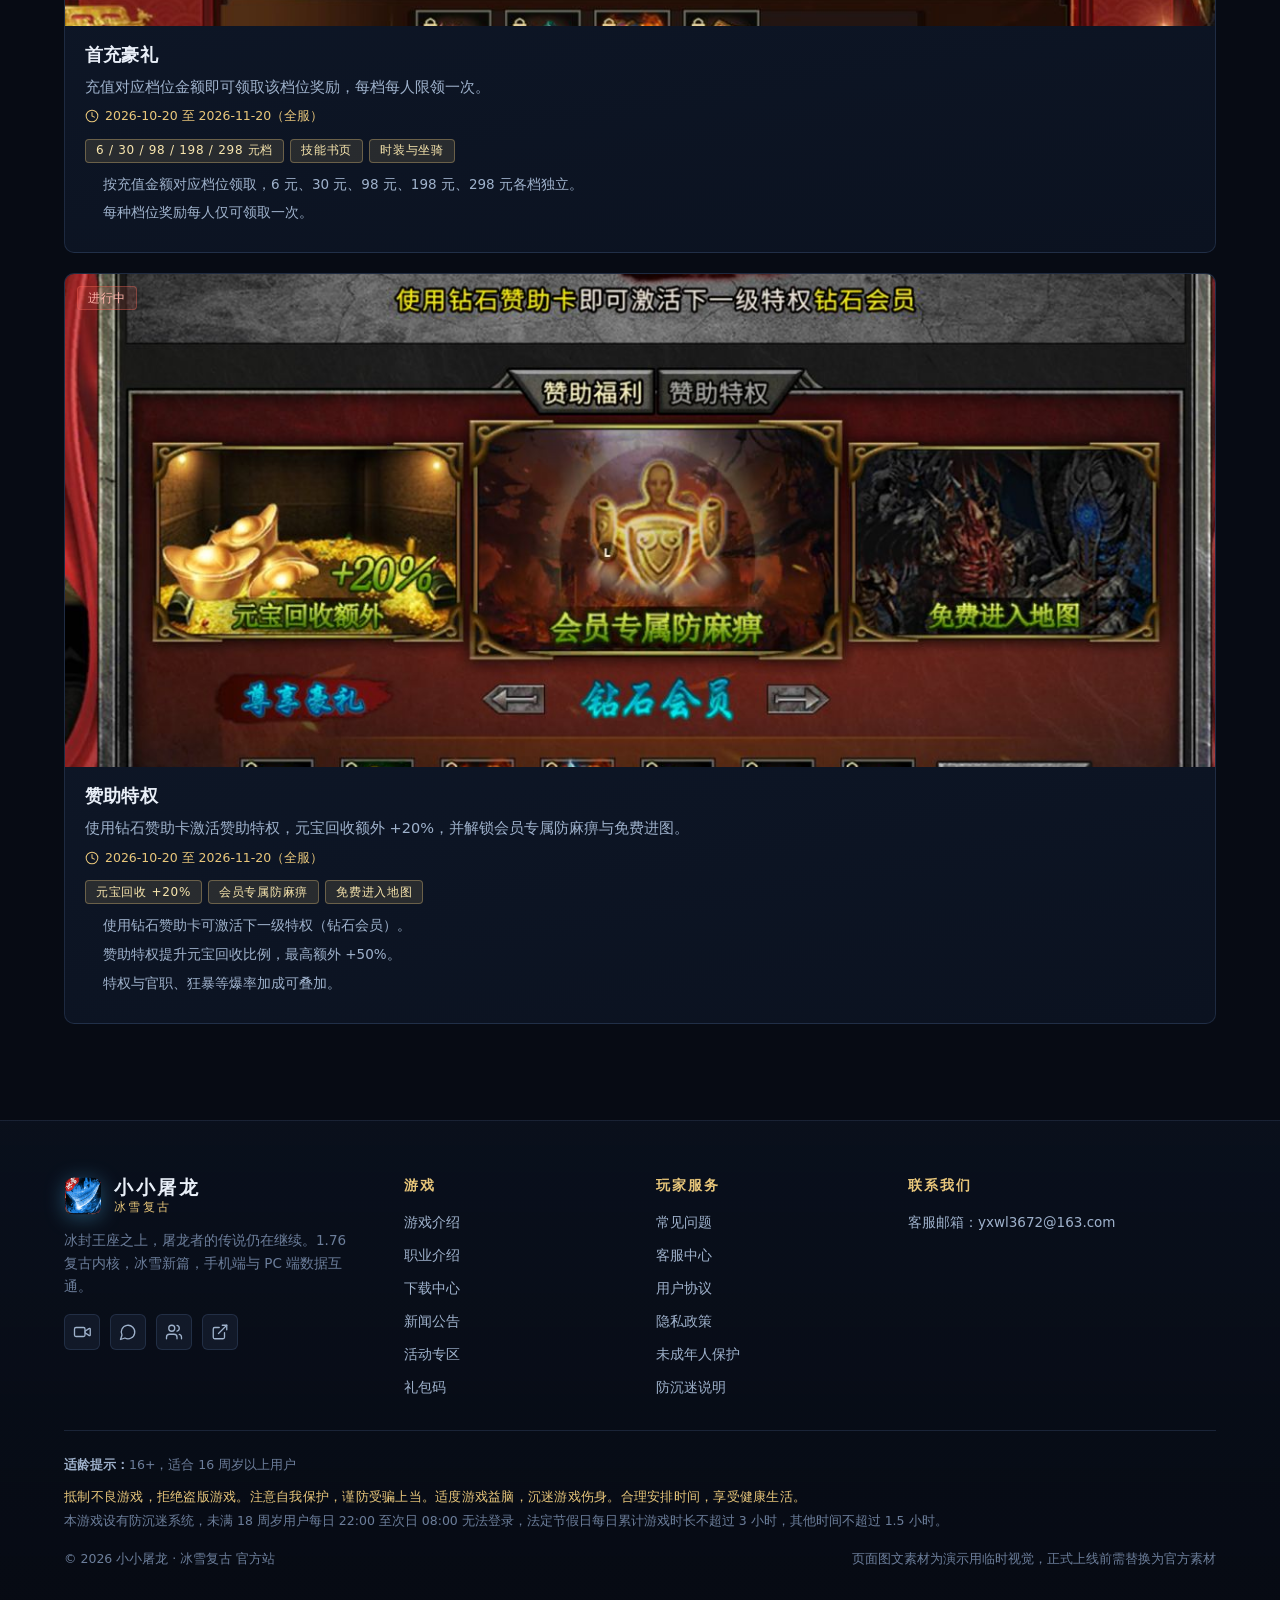
==== commit ca4b1892: "seo: activity.html 补 canonical 与 robots meta" ====
--- a/activity.html
+++ b/activity.html
@@ -4,6 +4,9 @@
 <meta charset="UTF-8">
 <meta name="viewport" content="width=device-width, initial-scale=1, viewport-fit=cover">
 <title>活动专区 - 小小屠龙-冰雪复古下载</title>
+<link rel="canonical" href="https://xxtl.fmbly.com/activity.html">
+<meta name="robots" content="index, follow">
+
 <meta name="description" content="小小屠龙 · 冰雪复古 活动专区：开服活动、限时福利与攻城赛事。">
 <link rel="icon" type="image/png" sizes="32x32" href="assets/favicon-32.png">
 <link rel="icon" type="image/png" sizes="16x16" href="assets/favicon-16.png">
